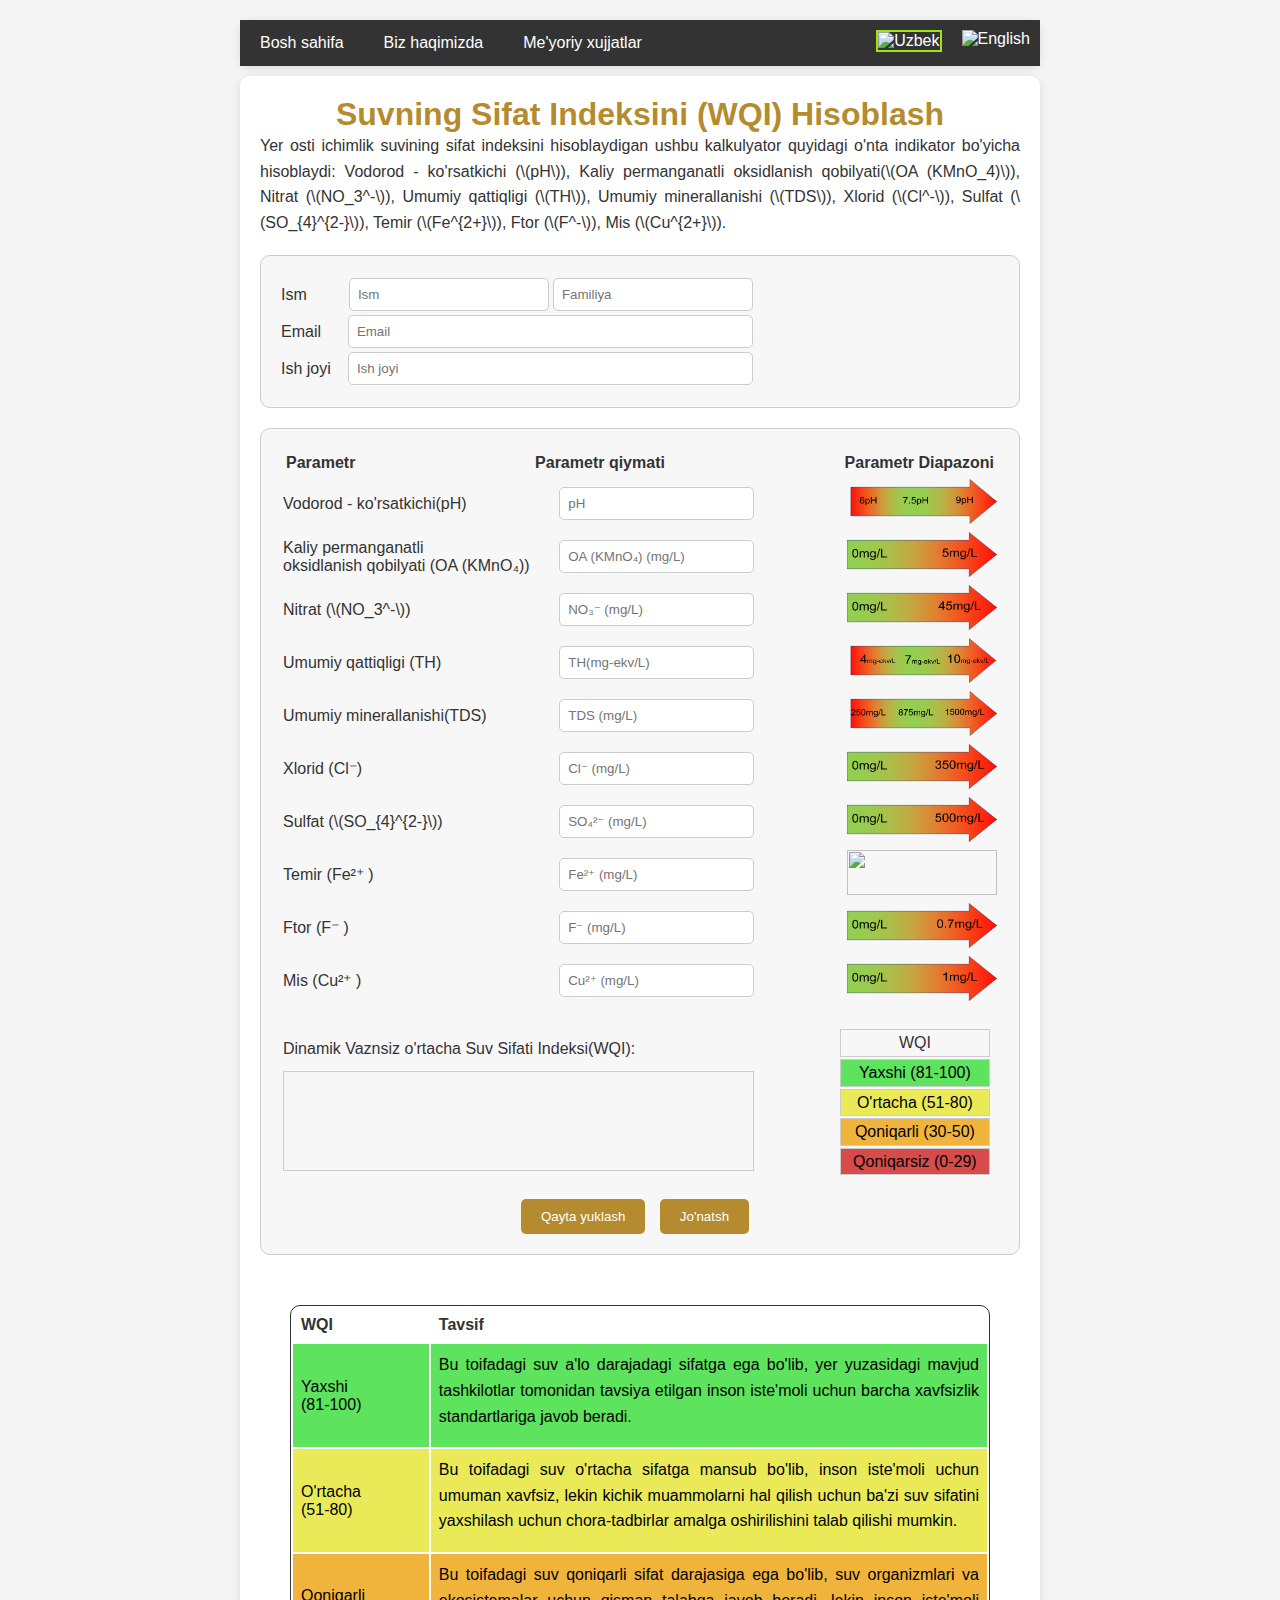
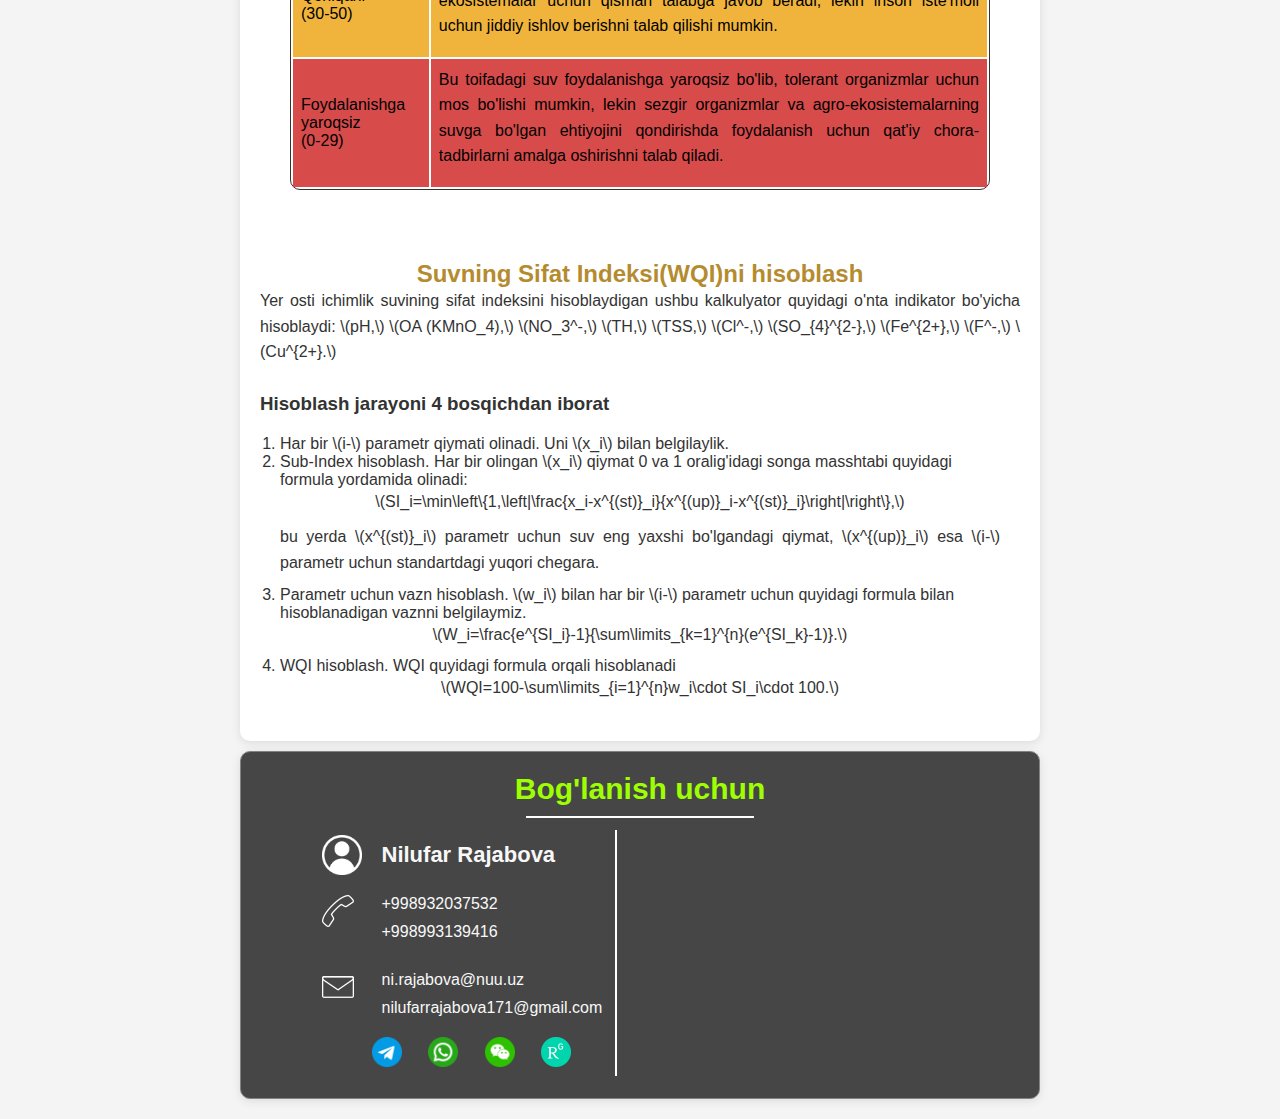
==== indexuz.html @ 23e677d4 "initial" ====
<!DOCTYPE html>
<html lang="en">
<head>
    <meta charset="UTF-8">
    <meta name="viewport" content="width=device-width, initial-scale=1.0">
    <meta http-equiv="X-UA-Compatible" content="IE=edge">
    <title>Water Quality Index Calculator</title>
    <link rel="stylesheet" href="css/styles.css">
</head>
<body>
    <div class="header">
        <!-- Navigation Bar -->
        <div class="navbar" id="navbar">
            <div class="buttons">
                <span class="icon" onclick="toggleNavBar()">&#9776;</span>
                <div>
                    <a href="indexuz.html">
                        <img src="https://upload.wikimedia.org/wikipedia/commons/thumb/8/84/Flag_of_Uzbekistan.svg/1920px-Flag_of_Uzbekistan.svg.png" alt="Uzbek" class="actimg">
                    </a>
                    <a href="index.html">
                        <img src="https://upload.wikimedia.org/wikipedia/commons/thumb/a/a4/Flag_of_the_United_States.svg/1920px-Flag_of_the_United_States.svg.png" alt="English">
                    </a>
                </div>
            </div>

            <a href="indexuz.html">Bosh sahifa</a>
            <a href="aboutuz.html">Biz haqimizda</a>
            <a href="https://lex.uz/docs/-1935398" target="_blank">Me'yoriy xujjatlar</a>
        </div>
    </div>

    <div class="container">
        <h1> Suvning Sifat Indeksini (WQI) Hisoblash</h1>
        <p>
          Yer osti ichimlik suvining sifat indeksini hisoblaydigan ushbu kalkulyator quyidagi o'nta indikator bo'yicha hisoblaydi: Vodorod - ko'rsatkichi (\(pH\)), Kaliy permanganatli oksidlanish qobilyati(\(OA (KMnO_4)\)), Nitrat (\(NO_3^-\)), Umumiy qattiqligi (\(TH\)), Umumiy minerallanishi (\(TDS\)), Xlorid (\(Cl^-\)), Sulfat (\(SO_{4}^{2-}\)), Temir (\(Fe^{2+}\)), Ftor  (\(F^-\)), Mis (\(Cu^{2+}\)).
        </p>

        <div class="calculator">
            <div class="row2">
                <div>Ism</div>
                <div class="name">
                    <input type="text" id="first" placeholder="Ism" required>
                    <input type="text" id="last" placeholder="Familiya" required>
                </div>
            </div>
            <div class="row2">
                <div>Email</div>
                <input type="text" id="email" placeholder="Email" required>
            </div>
            <div class="row2">
                <div>Ish joyi</div>
                <input type="text" id="office" placeholder="Ish joyi" required>
            </div>
        </div>

        <div class="calculator">
            <div>
                <div class="rowth">
                    <strong>Parametr</strong>
                    <strong>Parametr qiymati</strong>
                    <strong class="no">Parametr Diapazoni</strong>
                </div>

                <div class="row">
                    <div class="row2">
                        <div>Vodorod - ko'rsatkichi(pH)</div>
                        <div><input type="number" id="ph" placeholder="pH"></div>
                    </div>
                    <div><img class="no" src="images/pH.png"><img class="on" src="images/pHm.png"></div>
                </div>
                <div class="row">
                    <div class="row2">
                        <div>Kaliy permanganatli <br>
                            oksidlanish qobilyati
                            (OA (KMnO₄))</div>
                        <div><input type="number" id="oxidizing" placeholder="OA (KMnO₄) (mg/L)"></div>
                    </div>
                    <div><img  class="no" src="images/OA.png"><img class="on" src="images/OAm.png"></div>
                </div>
                <div class="row">
                    <div class="row2">
                        <div>Nitrat (\(NO_3^-\)) </div>
                        <div><input type="number" id="no3" placeholder="NO₃⁻ (mg/L)"></div>
                    </div>
                    <div><img  class="no" src="images/No3.png"><img class="on" src="images/NO3m.png"></div>
                </div>
                <div class="row">
                    <div class="row2">
                        <div>Umumiy qattiqligi (TH)</div>
                        <div><input type="number" id="hardness" placeholder="TH(mg-ekv/L)"></div>
                    </div>
                    <div><img  class="no" src="images/TH.png"><img class="on" src="images/THm.png"></div>
                </div>
                <div class="row">
                    <div class="row2">
                        <div>Umumiy minerallanishi(TDS)</div>
                        <div><input type="number" id="tss" placeholder="TDS (mg/L)"></div>
                    </div>
                    <div><img  class="no" src="images/TSS.png"><img class="on" src="images/TSSm.png"></div>
                </div>
                <div class="row">
                    <div class="row2">
                        <div>Xlorid (Cl⁻)</div>
                        <div><input type="number" id="cl" placeholder="Cl⁻ (mg/L)"></div>
                    </div>
                    <div><img  class="no" src="images/Cl.png"><img class="on" src="images/Clm.png"></div>
                </div>
                <div class="row">
                    <div class="row2">
                        <div>Sulfat (\(SO_{4}^{2-}\))</div>
                        <div><input type="number" id="so4" placeholder="SO₄²⁻ (mg/L)"></div>
                    </div>
                    <div><img  class="no" src="images/SO4.png"><img class="on" src="images/SO4m.png"></div>
                </div>
                <div class="row">
                    <div class="row2">
                        <div>Temir (Fe²⁺ )</div>
                        <div><input type="number" id="fe" placeholder="Fe²⁺ (mg/L)"></div>
                    </div>
                    <div><img  class="no" src="images/FE.png"><img class="on" src="images/Fem.png"></div>
                </div>
                <div class="row">
                    <div class="row2">
                        <div>Ftor (F⁻ )</div>
                        <div><input type="number" id="f" placeholder="F⁻ (mg/L)"></div>
                    </div>
                    <div><img  class="no" src="images/F.png"><img class="on" src="images/Fm.png"></div>
                </div>
                <div class="row">
                    <div class="row2">
                        <div>Mis (Cu²⁺ )</div>
                        <div><input type="number" id="cu" placeholder="Cu²⁺ (mg/L)"></div>
                    </div>
                    <div><img  class="no" src="images/Cu.png"><img class="on" src="images/Cum.png"></div>
                </div>
            </div>

            <div class="index row">
                <div class="result">
                    <p>Dinamik Vaznsiz o'rtacha Suv Sifati Indeksi(WQI):</p>
                    <div id="result-box"></div>
                </div>
                <div class="joy no"></div>
                <div class="index-range">
                    <p >WQI</p>
                    <p class="green">Yaxshi (81-100)</p>
                    <p class="yellow">O'rtacha (51-80)</p>
                    <p class="brown">Qoniqarli (30-50)</p>
                    <p class="red">Qoniqarsiz (0-29)</p>
                </div>
            </div>



            <div class="submit">
                <button type="reset">Qayta yuklash</button>
                <button type="submit">Jo'natsh</button>
            </div>
        </div>

        <div class="wqi">
            <table>
                <tr>
                    <th>WQI    </th>
                    <th>Tavsif</th>
                </tr>
                <tr class="green">
                    <td >Yaxshi <br> (81-100)</td>
                    <td ><p>Bu toifadagi suv a'lo darajadagi sifatga ega bo'lib, yer yuzasidagi mavjud tashkilotlar tomonidan tavsiya etilgan inson iste'moli uchun barcha xavfsizlik standartlariga javob beradi.</p></td>
                </tr>
                <tr class="yellow">
                    <td >O'rtacha <br> (51-80)</td>
                    <td ><p>Bu toifadagi suv o'rtacha sifatga mansub bo'lib, inson iste'moli uchun umuman xavfsiz, lekin kichik muammolarni hal qilish uchun ba'zi suv sifatini yaxshilash uchun chora-tadbirlar amalga oshirilishini talab qilishi mumkin.</p></td>
                </tr>
                <tr class="brown">
                    <td >Qoniqarli <br> (30-50)</td>
                    <td ><p>Bu toifadagi suv qoniqarli sifat darajasiga ega bo'lib, suv organizmlari va ekosistemalar uchun qisman talabga javob beradi, lekin inson iste'moli uchun jiddiy ishlov berishni talab qilishi mumkin.</p></td>
                </tr>
                <tr class="red">
                    <td >Foydalanishga yaroqsiz <br> (0-29)</td>
                    <td ><p>Bu toifadagi suv foydalanishga yaroqsiz bo'lib, tolerant organizmlar uchun mos bo'lishi mumkin, lekin sezgir organizmlar va  agro-ekosistemalarning suvga bo'lgan ehtiyojini qondirishda foydalanish uchun qat'iy chora-tadbirlarni amalga oshirishni talab qiladi.</p></td>
                </tr>
            </table>
        </div>


        <div class="footer">
            <h2>Suvning Sifat Indeksi(WQI)ni hisoblash</h2>
            <p>Yer osti ichimlik suvining sifat indeksini hisoblaydigan ushbu kalkulyator quyidagi o'nta indikator bo'yicha hisoblaydi:  \(pH,\) \(OA (KMnO_4),\) \(NO_3^-,\) \(TH,\) \(TSS,\) \(Cl^-,\) \(SO_{4}^{2-},\) \(Fe^{2+},\) \(F^-,\) \(Cu^{2+}.\)</p>
            <br>
            <h3>Hisoblash jarayoni 4 bosqichdan iborat</h3>

            <ol>
                <li>Har bir  \(i-\) parametr qiymati olinadi. Uni \(x_i\) bilan belgilaylik.</li>
                <li>Sub-Index hisoblash. Har bir olingan \(x_i\) qiymat 0 va 1 oralig'idagi songa masshtabi quyidagi formula yordamida olinadi:
                    <p style="text-align: center;">\(SI_i=\min\left\{1,\left|\frac{x_i-x^{(st)}_i}{x^{(up)}_i-x^{(st)}_i}\right|\right\},\)</p>
                    <p>bu yerda  \(x^{(st)}_i\) parametr uchun suv eng yaxshi bo'lgandagi qiymat, \(x^{(up)}_i\) esa \(i-\) parametr uchun standartdagi yuqori chegara.</p>
                </li>
                <li>Parametr uchun vazn hisoblash. \(w_i\) bilan har bir  \(i-\) parametr  uchun quyidagi formula bilan hisoblanadigan vaznni belgilaymiz.
                    <p style="text-align: center;">\(W_i=\frac{e^{SI_i}-1}{\sum\limits_{k=1}^{n}(e^{SI_k}-1)}.\)</p>
                </li>
                <li>WQI hisoblash. WQI quyidagi formula orqali hisoblanadi</li>
                <p style="text-align: center;">\(WQI=100-\sum\limits_{i=1}^{n}w_i\cdot SI_i\cdot 100.\)</p>
            </ol>



        </div>
    </div>
    <div class="contacts container">
        <h2>Bog'lanish uchun</h2>
        <div class="borderbox">
            <div class="border"></div>
        </div>
        <div class="index rowc">
            <div class="address ">
                <div class="name">
                    <img src="/images/avatar.png"alt="">
                    <h3>Nilufar Rajabova</h3></div>
                <div class="phone">
                    <ul>
                        <li>+998932037532</li>
                        <li>+998993139416</li>
                    </ul>
                </div>
                <div class="email">
                    <ul>
                        <li>ni.rajabova@nuu.uz </li>
                        <li>nilufarrajabova171@gmail.com</li>
                    </ul>
                </div>
                <div class="social">
                    <a href="https://t.me/ALCHEMISTPhD">
                        <img src="/images/Telegram.png">
                    </a>

                    <a href="https://wa.me/qr/NHENKSANOSY4F1">
                        <img src="/images/whatsup.png">
                    </a>
                    <a href="/images/Wechat.jpg">
                        <img src="/images/Wechat.png" target="_blank">
                    </a>
                    <a href="https://www.researchgate.net/profile/Nilufar-Rajabova-3">
                        <img src="/images/ResearchGate.png">
                    </a>
                </div>
            </div>
            <div class="map">
                <iframe src="https://www.google.com/maps/embed?pb=!1m18!1m12!1m3!1d2995.2118702689954!2d69.20067741163714!3d41.34774837118516!2m3!1f0!2f0!3f0!3m2!1i1024!2i768!4f13.1!3m3!1m2!1s0x38ae8d80933c345b%3A0x29d27c39dc5e80ab!2sNUU%20Faculty%20of%20Biology!5e0!3m2!1sen!2s!4v1728529507738!5m2!1sen!2s"   style="border:0;"  loading="lazy" referrerpolicy="no-referrer-when-downgrade"></iframe>
            </div>
        </div>
    </div>
    <script src="https://cdnjs.cloudflare.com/ajax/libs/pdf-lib/1.17.1/pdf-lib.min.js"></script>
    <script src="js/main.js"></script>
    <script src="https://cdn.jsdelivr.net/npm/mathjax@3/es5/tex-mml-chtml.js"></script>
</body>
</html>
---- css/styles.css ----
* {
  margin: 0;
  padding: 0;
  box-sizing: border-box;
}

body {
  font-family: Arial, sans-serif;
  background-color: #f4f4f4;
  color: #333;
  padding: 20px;
}

/* Header and Navigation Bar */
.header{
  background-color: #464646;
  margin: 0 auto;
  margin-bottom: 10px;
  top: 0;
  max-width: 800px;
  border-radius: 10px;
  box-shadow: 0 2px 10px rgba(0, 0, 0, 0.1);
}
.navbar {
  background-color: #333;
  overflow: hidden;
  width: 100%;
}

.navbar a {
  float: left;
  display: block;
  color: white;
  text-align: center;
  padding: 14px 20px;
  text-decoration: none;
}

.navbar a:hover {
  background-color: #ddd;
  color: black;
}

.navbar .icon {
  display: none;
}



/* body*/
.container {
  max-width: 800px;
  margin: 0 auto;
  background-color: #fff;
  padding: 20px;
  border-radius: 10px;
  box-shadow: 0 2px 10px rgba(0, 0, 0, 0.1);
}


h1, h2 {
  text-align: center;
  color: #b58b2f;
}

p {
  margin-bottom: 10px;
  line-height: 1.6;
  text-align: justify;
}

.calculator {
  margin-top: 20px;
  border: 1px solid #ccc;
  border-radius: 10px;
  padding: 20px;
  background-color: #f7f7f7;
}

.calculator table {
  width: 100%;
  border-collapse: collapse;
}

.rowth {
  display: flex;
  justify-content: space-between;
  align-items: center;
  padding: 5px;

}
.centr{
  align-items: center;
}
.row {
  display: flex;
  justify-content: space-between;
  align-items: center;
  padding: 2px;
}
.row2 {
  width: 66%;
  display: flex;
  justify-content: space-between;
  align-items: center;
  padding: 0px;
}


.calculator th, td {
  padding: 10px;
  text-align: left;
}

input[type="number"] {
  width: 100%;
  padding: 8px;
  border: 1px solid #ccc;
  border-radius: 5px;
}
input[type="text"] {
  margin: 2px;
  width: 405px;
  padding: 8px;
  border: 1px solid #ccc;
  border-radius: 5px;
}
.name input{
  width: 200px;
}

img {
  width: 150px;
  height: 45px;
}

.submit {
  text-align: center;
  margin-top: 20px;
}

button {
  background-color: #b58b2f;
  color: #fff;
  padding: 10px 20px;
  border: none;
  border-radius: 5px;
  cursor: pointer;
  margin-right: 10px;
}

button:hover {
  background-color: #a67a1f;
}
.index {
  width: 100%;
  display: inline-flex;
}

.result {
  width: 66%;
  margin-top: 20px;
  text-align: center;
}

#result-box {
  width: 100%;
  height: 100px;
  border: 1px solid #ccc;
  margin-top: 10px;
  padding: 40px;
}
.joy {
  width: 10%;
}
.index-range {
  width: 22%;
  margin-top: 20px;
  text-align: center;
}

.index-range p {
  border: 1px solid #ccc;
  width: 150px;
  margin-bottom: 2px;
  text-align: center;
}

.green{
  background-color: rgb(93, 227, 93);
  color: #000;
}

.yellow{
  background-color: rgb(234, 234, 89);
  color: #000;
}

.brown{
  background-color: #f0b43c;
  color: #000;
}

.red{
  background-color: rgb(215, 75, 75);
  color: #000;
}

.wqi {
  margin-top: 20px;
  padding: 30px;
  display: flex;
  justify-content: center;
}

.wqi table {
  width: 100%;
  border: 1px solid #333;
  border-radius: 10px;
}

.wqi table  th, td {
  padding: 8px;
  text-align: left;
}

.footer {
  margin-top: 40px;
  text-align: left;
}

ol{
  margin: 20px;
}
.on{
  display: none;
}

.contacts{
  background-color: #464646;
  margin-top: 10px;
  border: 1px solid #858282;
}
.rowc {
  display: flexbox;
  justify-content: space-around;
  align-items: center;
  padding: 2px;
}

.contacts h2{
  color: rgb(158, 255, 2);
  font-size: 30px;
}

.address{
color: rgb(248, 248, 248);;
width: 300px;
padding: 5px;
border-right: 2px solid#fff;
}
.phone{
  margin-top: 20px;
  background: url(/images/phone.png) 0 0 no-repeat;
  padding-left: 60px;
  padding-bottom: 20px;
}
.email{
  margin-top: 10px;
  background: url(/images/envelope.png) 0 0 no-repeat;
  padding-left: 60px;
  padding-bottom: 20px;
}

.address li{
  margin-top: 10px;
  list-style: none;
}
.name{
  display: flex;
}
.name h3{
  align-self: center;
  margin-left: 20px;
  font-size: 22px;
}
.name img{
  width: 40px;
  height: 40px;
  -webkit-filter: invert(100%);
  filter: invert(100%);
}
.social{
  margin-left: 50px;
  width: 200px;
  display: flex;
  justify-content: space-between;

}
.social img{
  width: 30px;
  height: 30px;
}

.map iframe{
border-radius: 10px;
width: 240px;
height: 240px;
}
.borderbox{
  width: 100%;
  display: flex;
  justify-content: center;
}
.border {
  width: 30%;
  margin: 10px;
  border-bottom: 2px solid rgb(255, 255, 255);
}


/* Hamburger menu icon */
.navbar .icon {
  display: none;
  /*float: right;*/
  padding: 14px 20px;
  color: white;
  cursor: pointer;
}
.buttons{
  float: right;
}
.buttons a{
  padding: 10px;
}
.buttons img{
  width: 30px;
  height: 20px;

}
.actimg{
  border: 2px solid #9be513;
}


@media (max-width: 600px) {
  .wqi {
      padding: 0;
  }
  .no{
    display: none;
  }
  .on{
    display: inline;
  }
  img{
    width: 100%;
    height: 33px;
    margin-top: 4px;
  }
  .row {
    flex-direction: column;
    align-items: flex-start;
  }
  .rowc {
    flex-direction: column;
  }
  .map{
    margin-top: 10px;
  }
  .row2 {
    width: 100%;
  }
  .result {
    width: 100%;
    margin-top: 10px;
  }
  .index-range {
    width: 100%;
  }
  .index-range p{
    width: 100%;
  }
  input[type="number"] {
    width: 150px;
  }
  .address{
    border-right: none;
    border-bottom: 2px solid #fff;
  }
  .navbar .icon {
    display: block;
  }
  /* Hide links by default in mobile view */
  .navbar a {
    display: none;
  }
  .buttons{
    width: 100%;
    display: flex;
    justify-content: space-between;
    float: left;
  }
  .buttons a{
    display: block;
  }
  input[type="text"]{
    width: 100%;
  }
}

/* Active class for displaying navbar links in mobile */
.active a {
  display: block;
  text-align: left;
}
.active{
  display: flex;
  flex-direction: column;
}
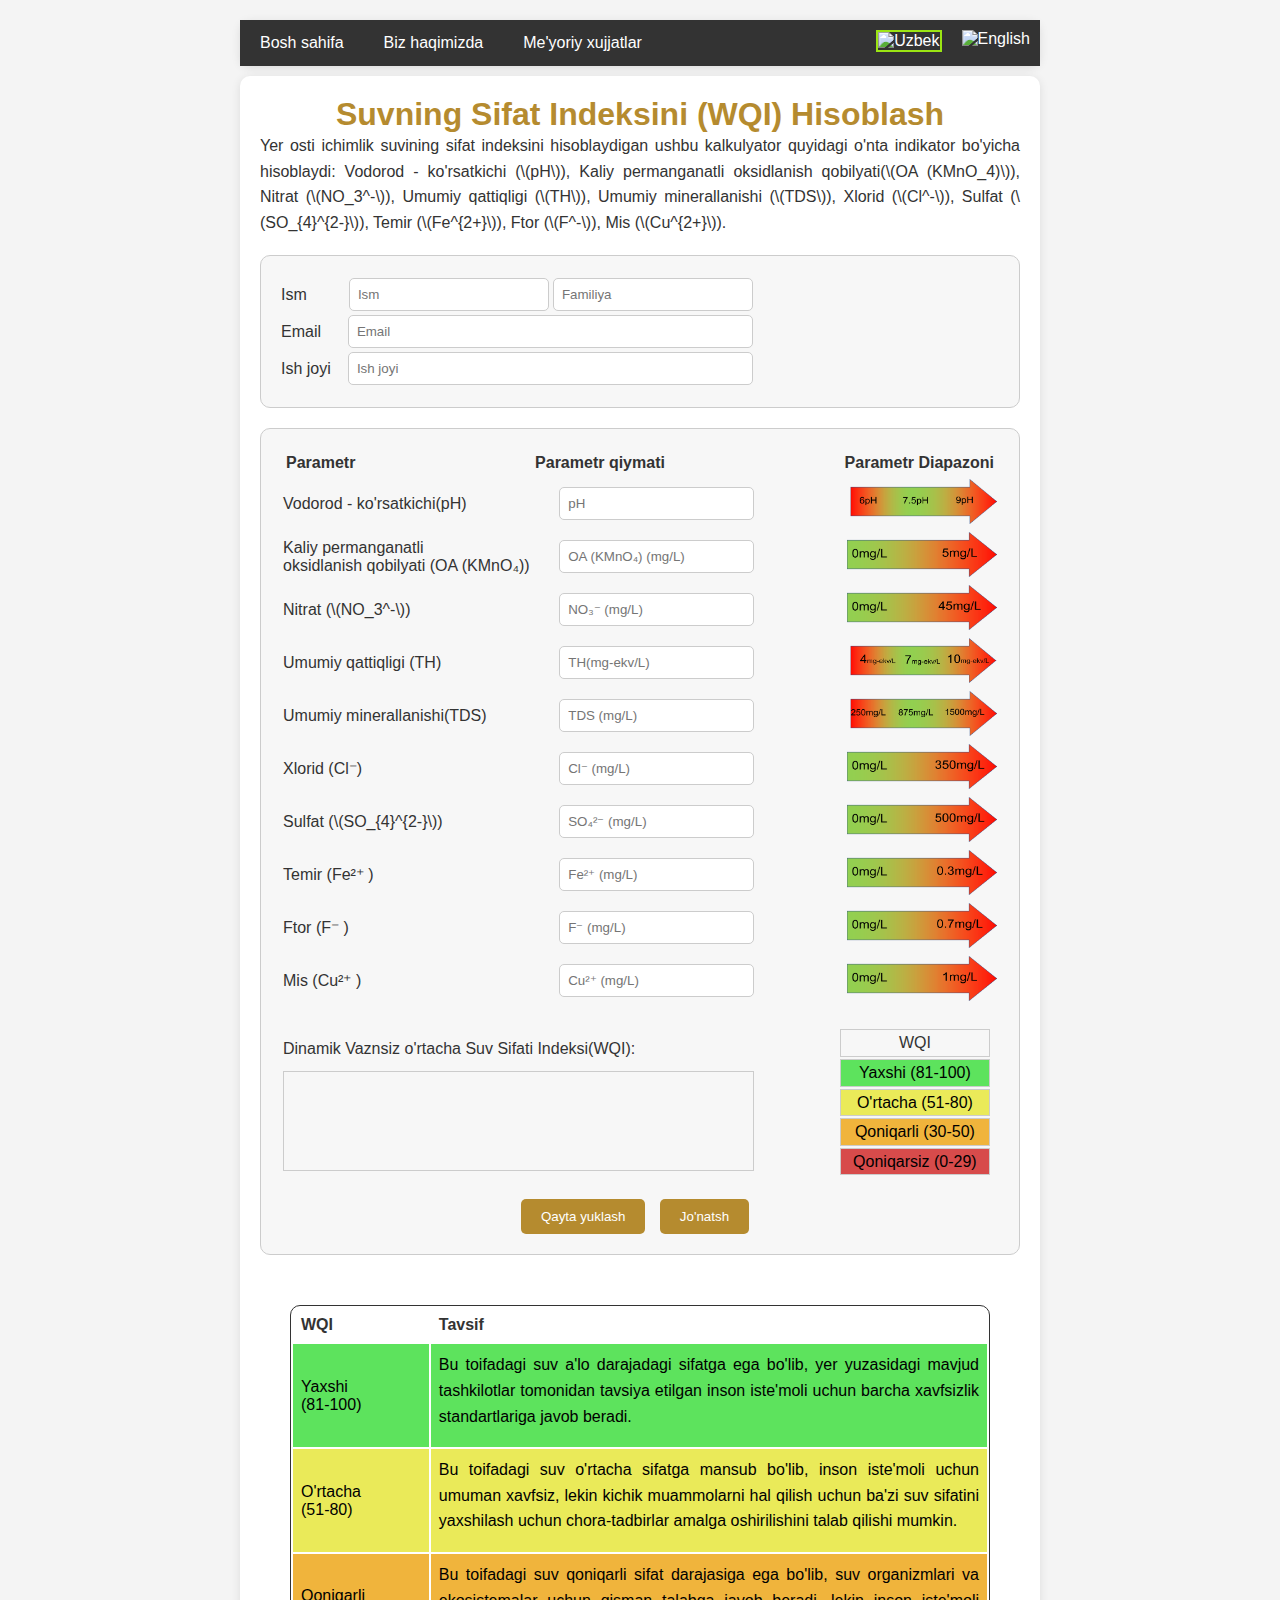
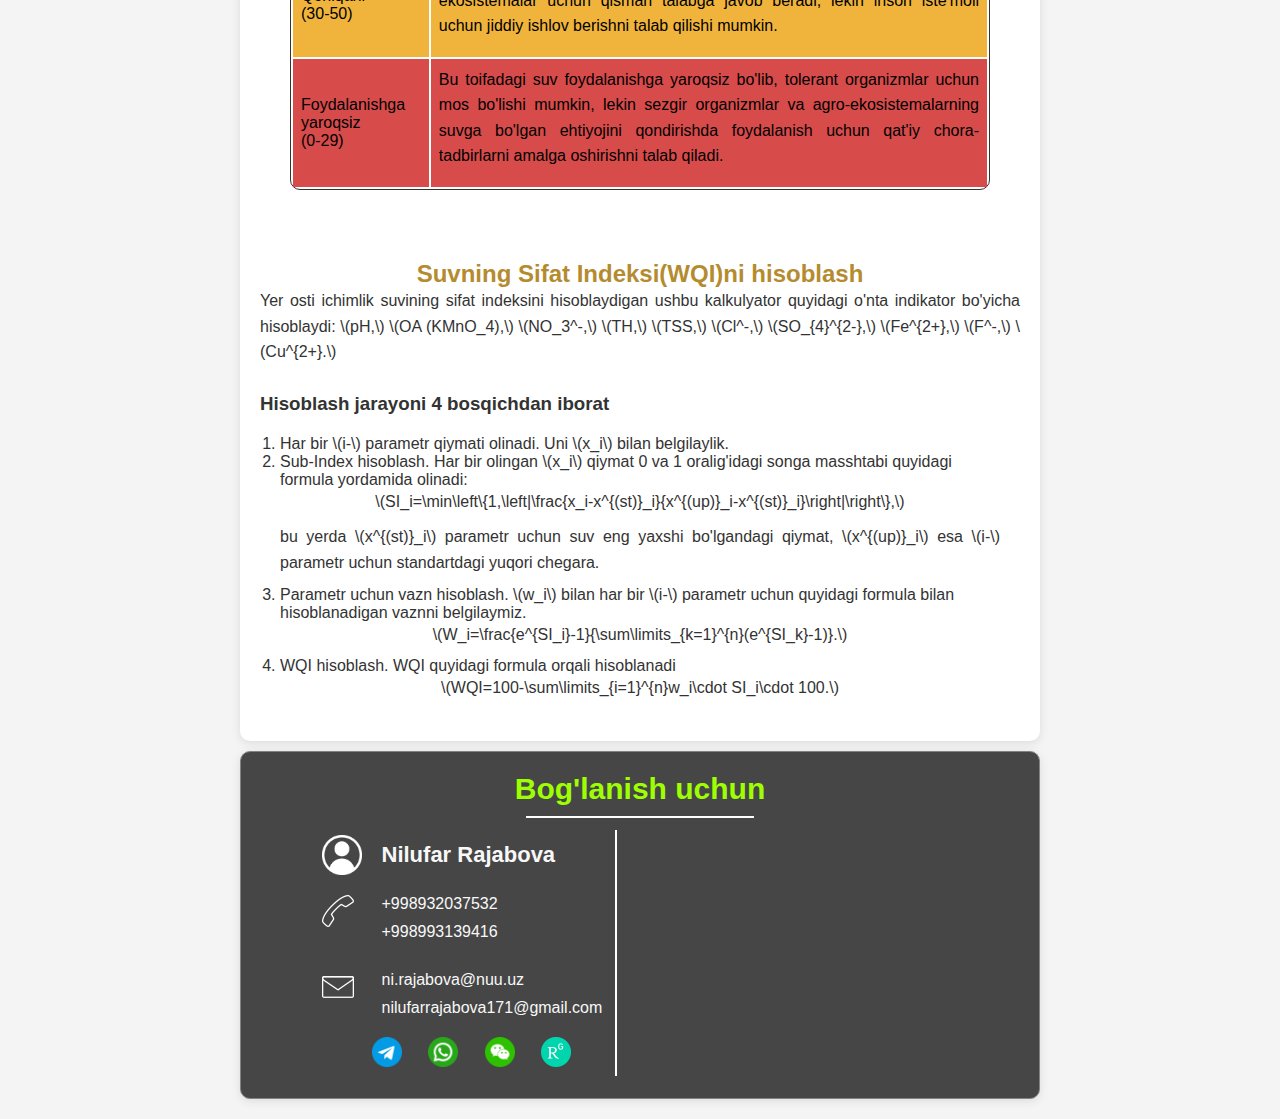
==== commit 58928080: "Update indexuz.html change Fe addres" ====
--- a/indexuz.html
+++ b/indexuz.html
@@ -117,7 +117,7 @@
                         <div>Temir (Fe²⁺ )</div>
                         <div><input type="number" id="fe" placeholder="Fe²⁺ (mg/L)"></div>
                     </div>
-                    <div><img  class="no" src="images/FE.png"><img class="on" src="images/Fem.png"></div>
+                    <div><img  class="no" src="images/Fe.png"><img class="on" src="images/Fem.png"></div>
                 </div>
                 <div class="row">
                     <div class="row2">
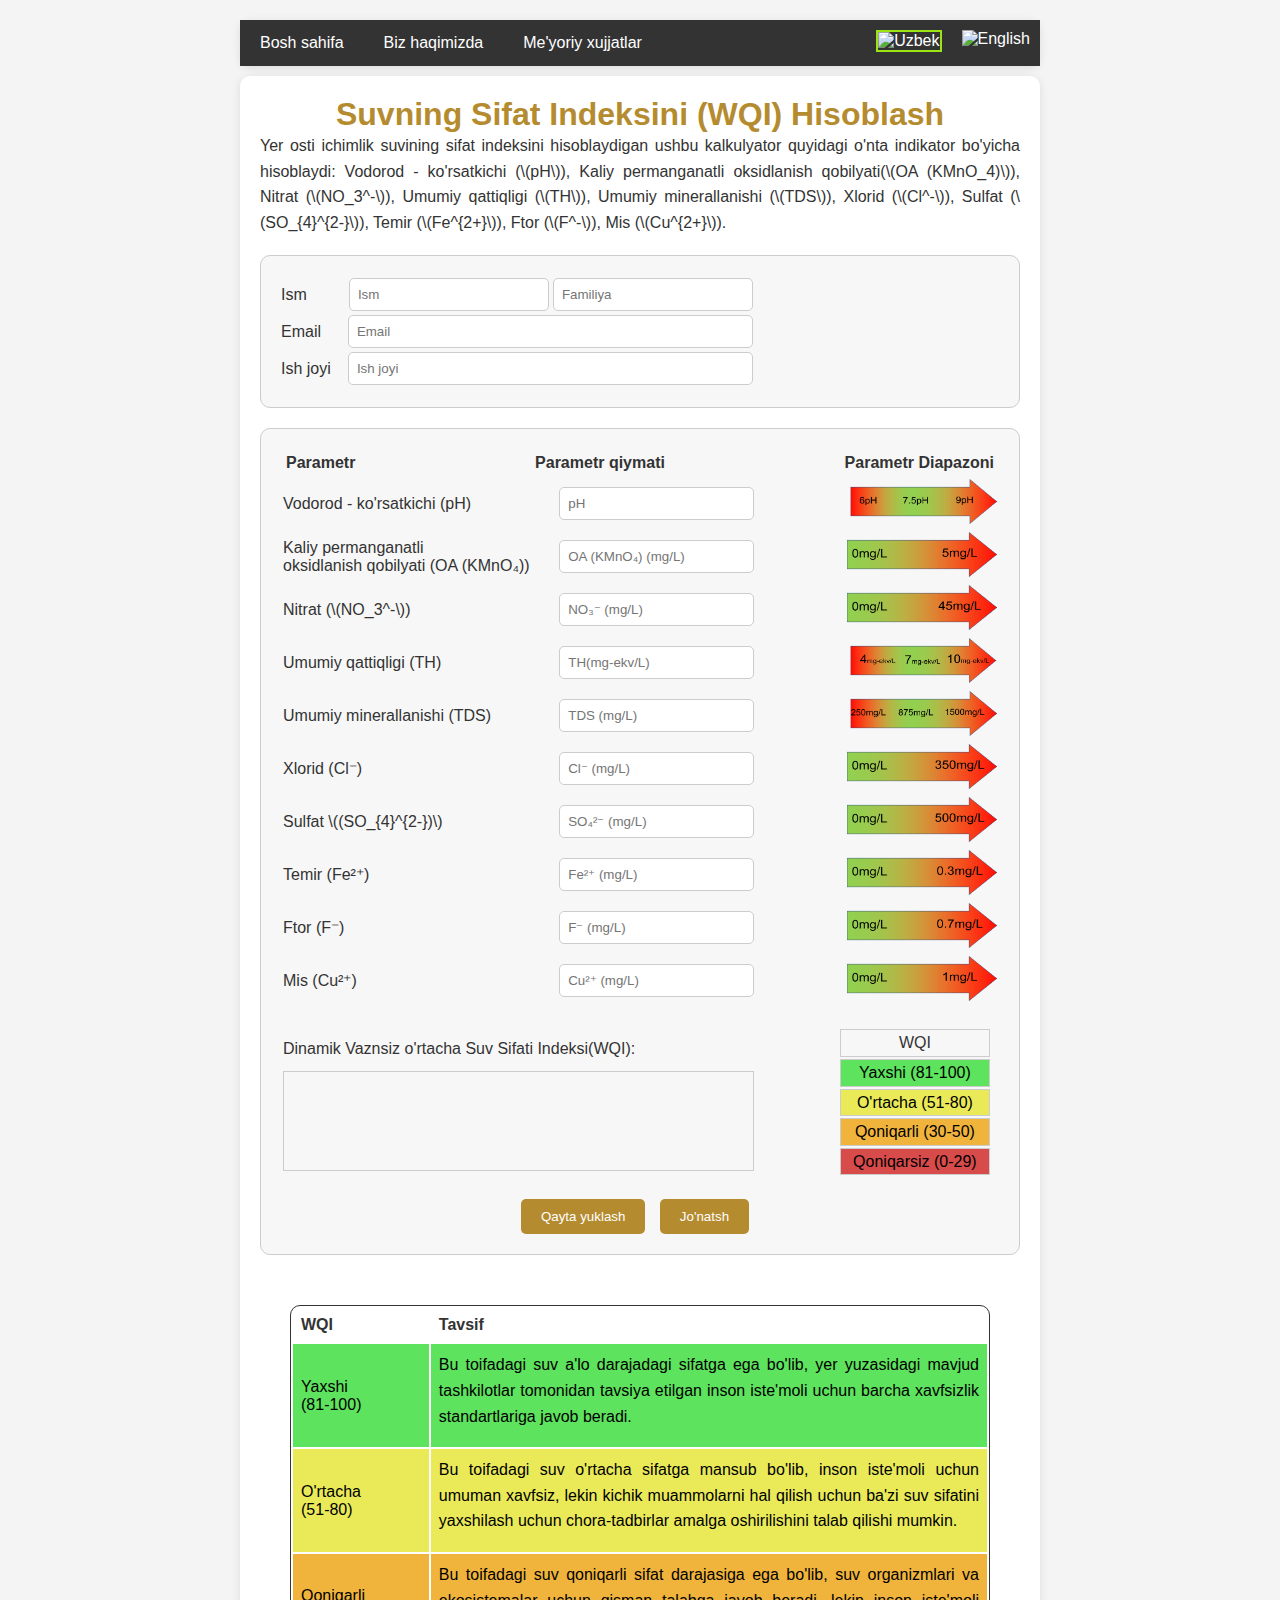
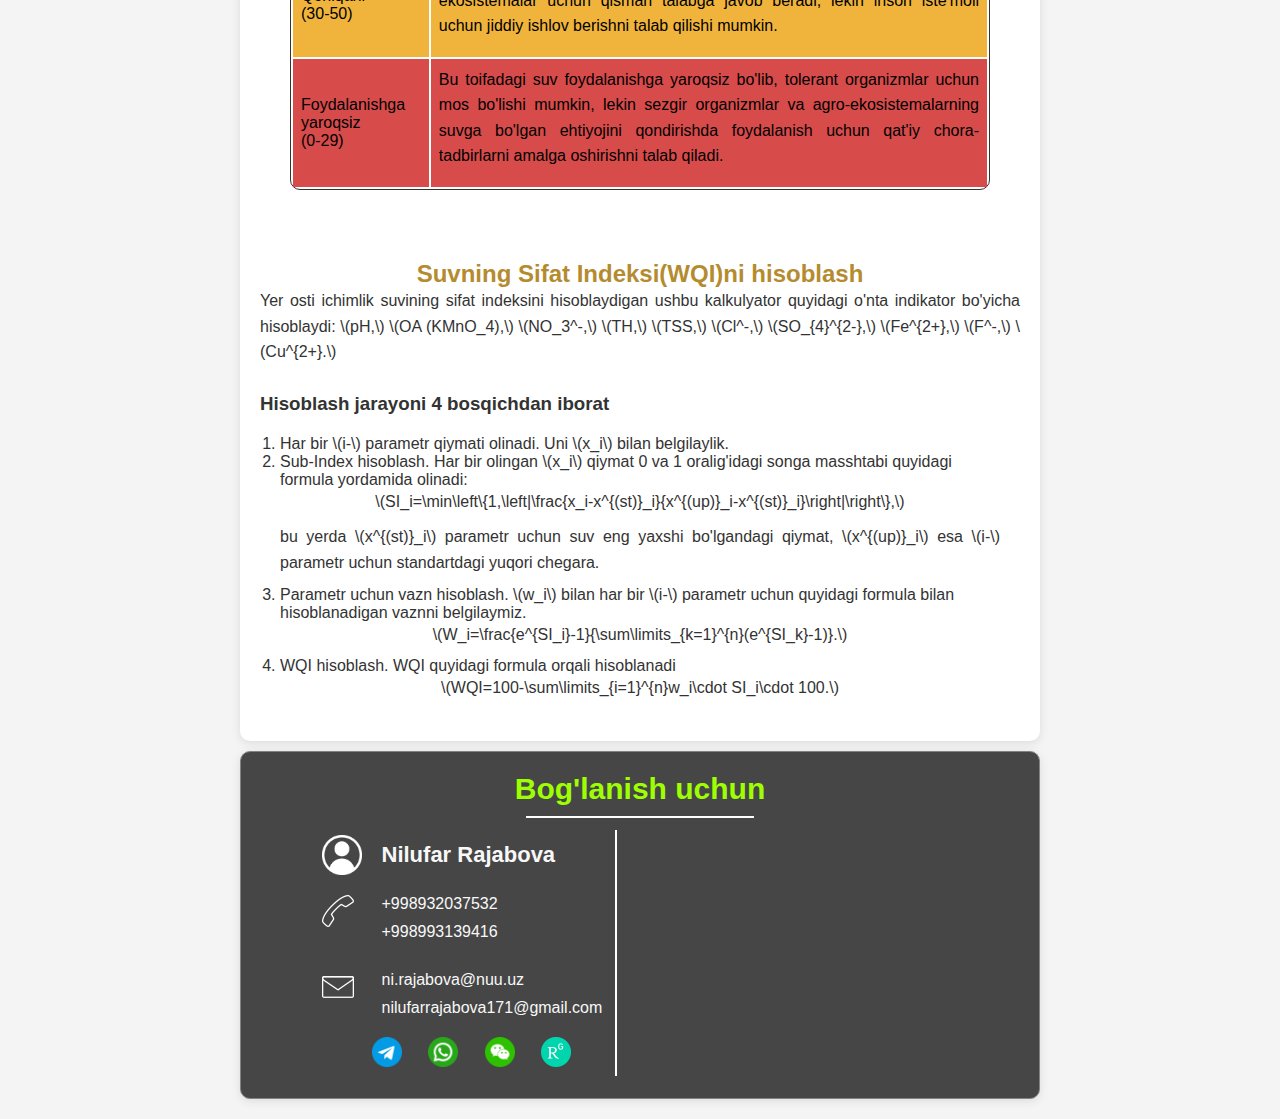
==== commit 3acb0c0c: "Update indexuz.html remove extra gaps" ====
--- a/indexuz.html
+++ b/indexuz.html
@@ -63,7 +63,7 @@
 
                 <div class="row">
                     <div class="row2">
-                        <div>Vodorod - ko'rsatkichi(pH)</div>
+                        <div>Vodorod - ko'rsatkichi (pH)</div>
                         <div><input type="number" id="ph" placeholder="pH"></div>
                     </div>
                     <div><img class="no" src="images/pH.png"><img class="on" src="images/pHm.png"></div>
@@ -93,7 +93,7 @@
                 </div>
                 <div class="row">
                     <div class="row2">
-                        <div>Umumiy minerallanishi(TDS)</div>
+                        <div>Umumiy minerallanishi (TDS)</div>
                         <div><input type="number" id="tss" placeholder="TDS (mg/L)"></div>
                     </div>
                     <div><img  class="no" src="images/TSS.png"><img class="on" src="images/TSSm.png"></div>
@@ -107,28 +107,28 @@
                 </div>
                 <div class="row">
                     <div class="row2">
-                        <div>Sulfat (\(SO_{4}^{2-}\))</div>
+                        <div>Sulfat \((SO_{4}^{2-})\)</div>
                         <div><input type="number" id="so4" placeholder="SO₄²⁻ (mg/L)"></div>
                     </div>
                     <div><img  class="no" src="images/SO4.png"><img class="on" src="images/SO4m.png"></div>
                 </div>
                 <div class="row">
                     <div class="row2">
-                        <div>Temir (Fe²⁺ )</div>
+                        <div>Temir (Fe²⁺)</div>
                         <div><input type="number" id="fe" placeholder="Fe²⁺ (mg/L)"></div>
                     </div>
                     <div><img  class="no" src="images/Fe.png"><img class="on" src="images/Fem.png"></div>
                 </div>
                 <div class="row">
                     <div class="row2">
-                        <div>Ftor (F⁻ )</div>
+                        <div>Ftor (F⁻)</div>
                         <div><input type="number" id="f" placeholder="F⁻ (mg/L)"></div>
                     </div>
                     <div><img  class="no" src="images/F.png"><img class="on" src="images/Fm.png"></div>
                 </div>
                 <div class="row">
                     <div class="row2">
-                        <div>Mis (Cu²⁺ )</div>
+                        <div>Mis (Cu²⁺)</div>
                         <div><input type="number" id="cu" placeholder="Cu²⁺ (mg/L)"></div>
                     </div>
                     <div><img  class="no" src="images/Cu.png"><img class="on" src="images/Cum.png"></div>
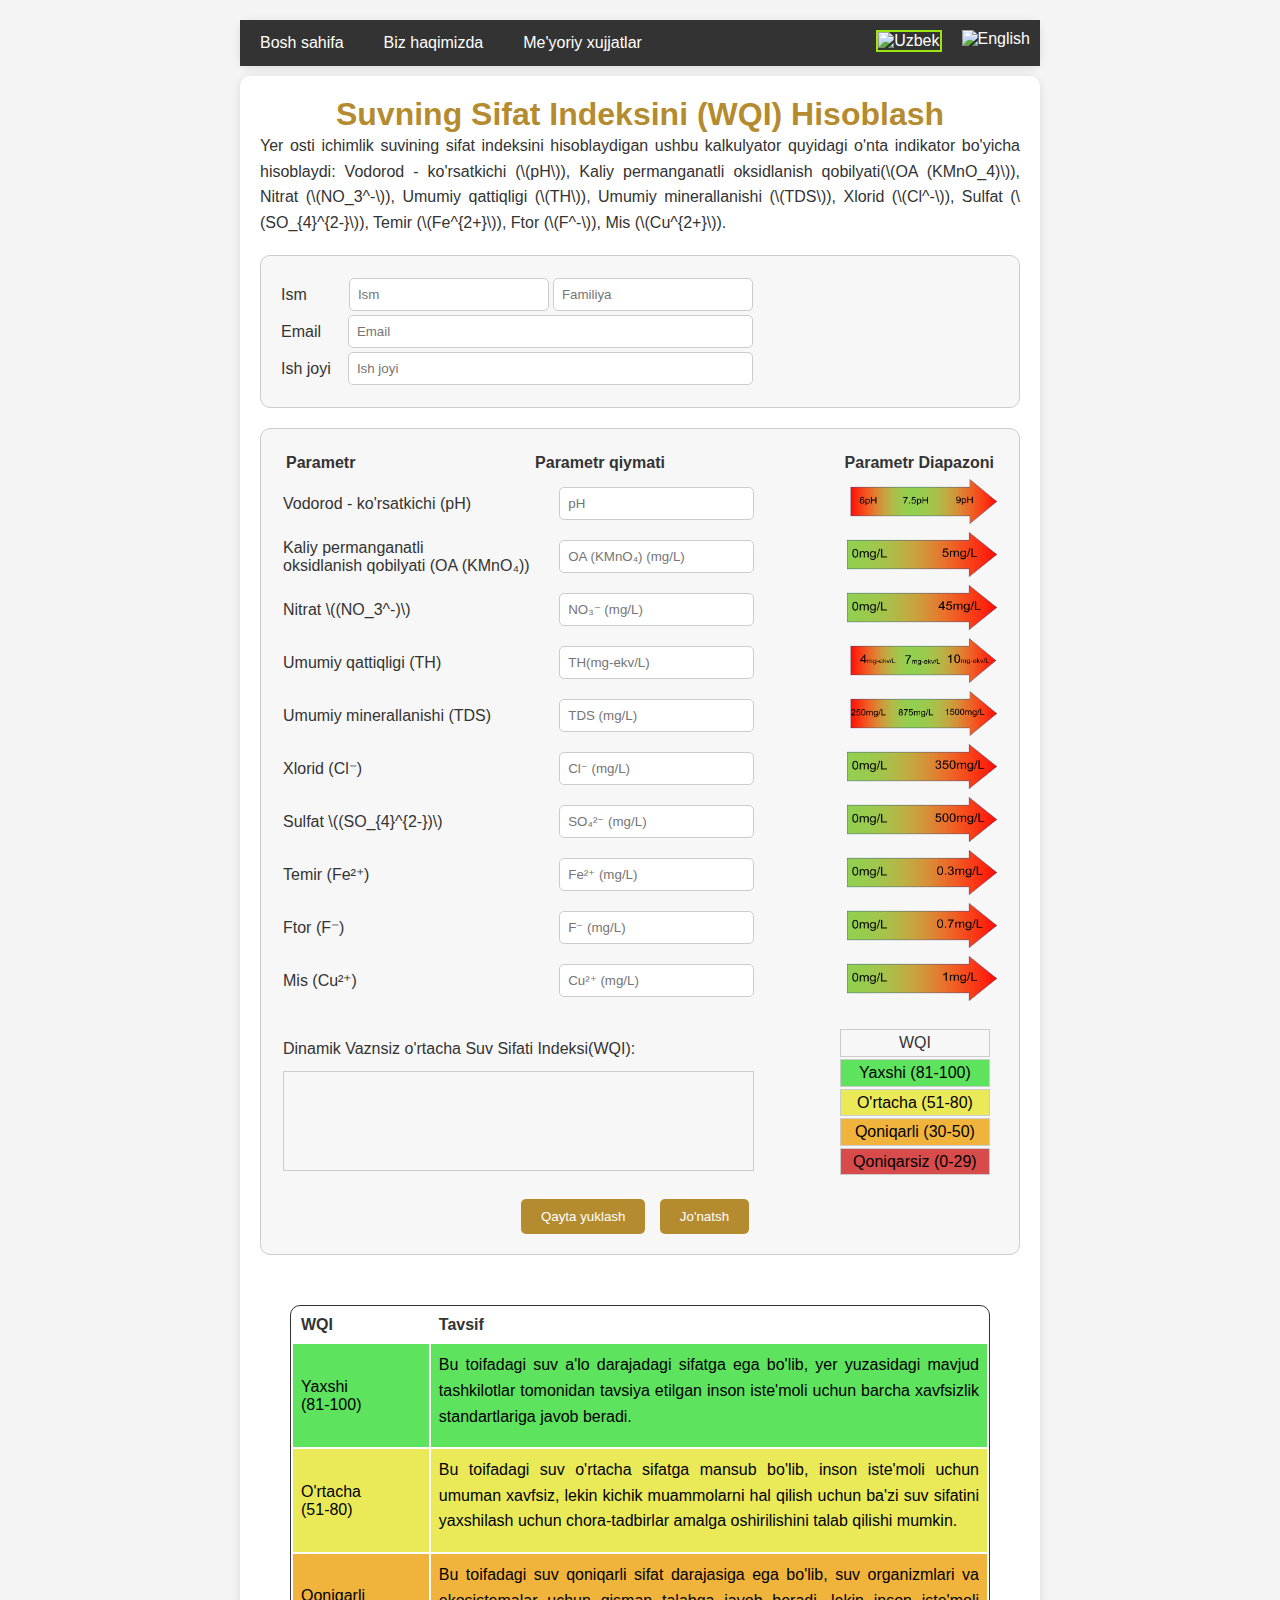
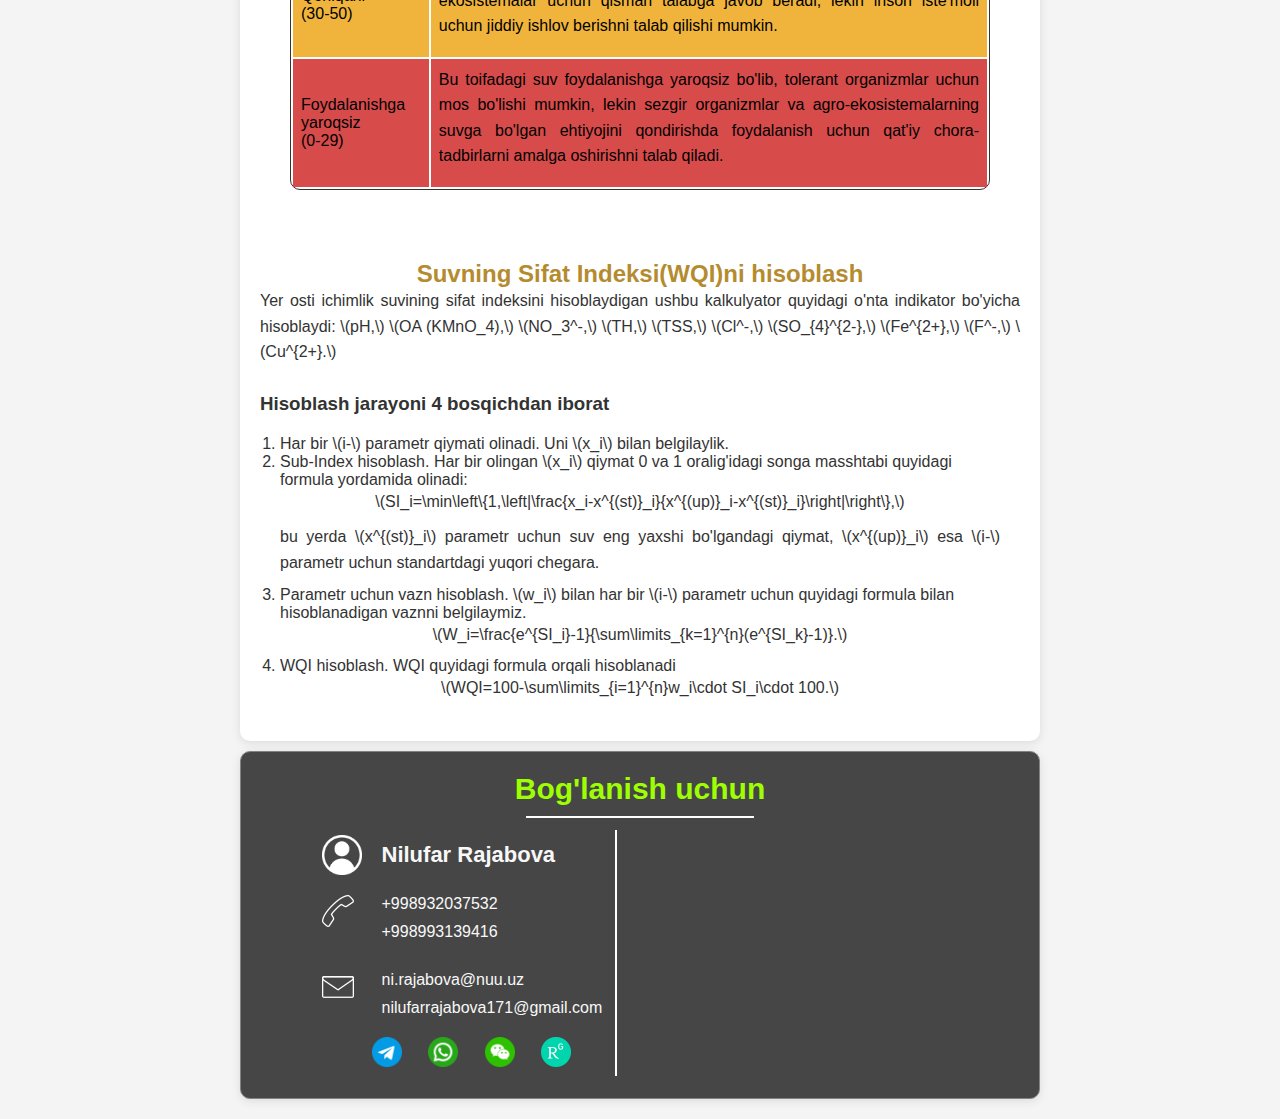
==== commit 7319b711: "Update indexuz.html remove()" ====
--- a/indexuz.html
+++ b/indexuz.html
@@ -79,7 +79,7 @@
                 </div>
                 <div class="row">
                     <div class="row2">
-                        <div>Nitrat (\(NO_3^-\)) </div>
+                        <div>Nitrat \((NO_3^-)\) </div>
                         <div><input type="number" id="no3" placeholder="NO₃⁻ (mg/L)"></div>
                     </div>
                     <div><img  class="no" src="images/No3.png"><img class="on" src="images/NO3m.png"></div>
